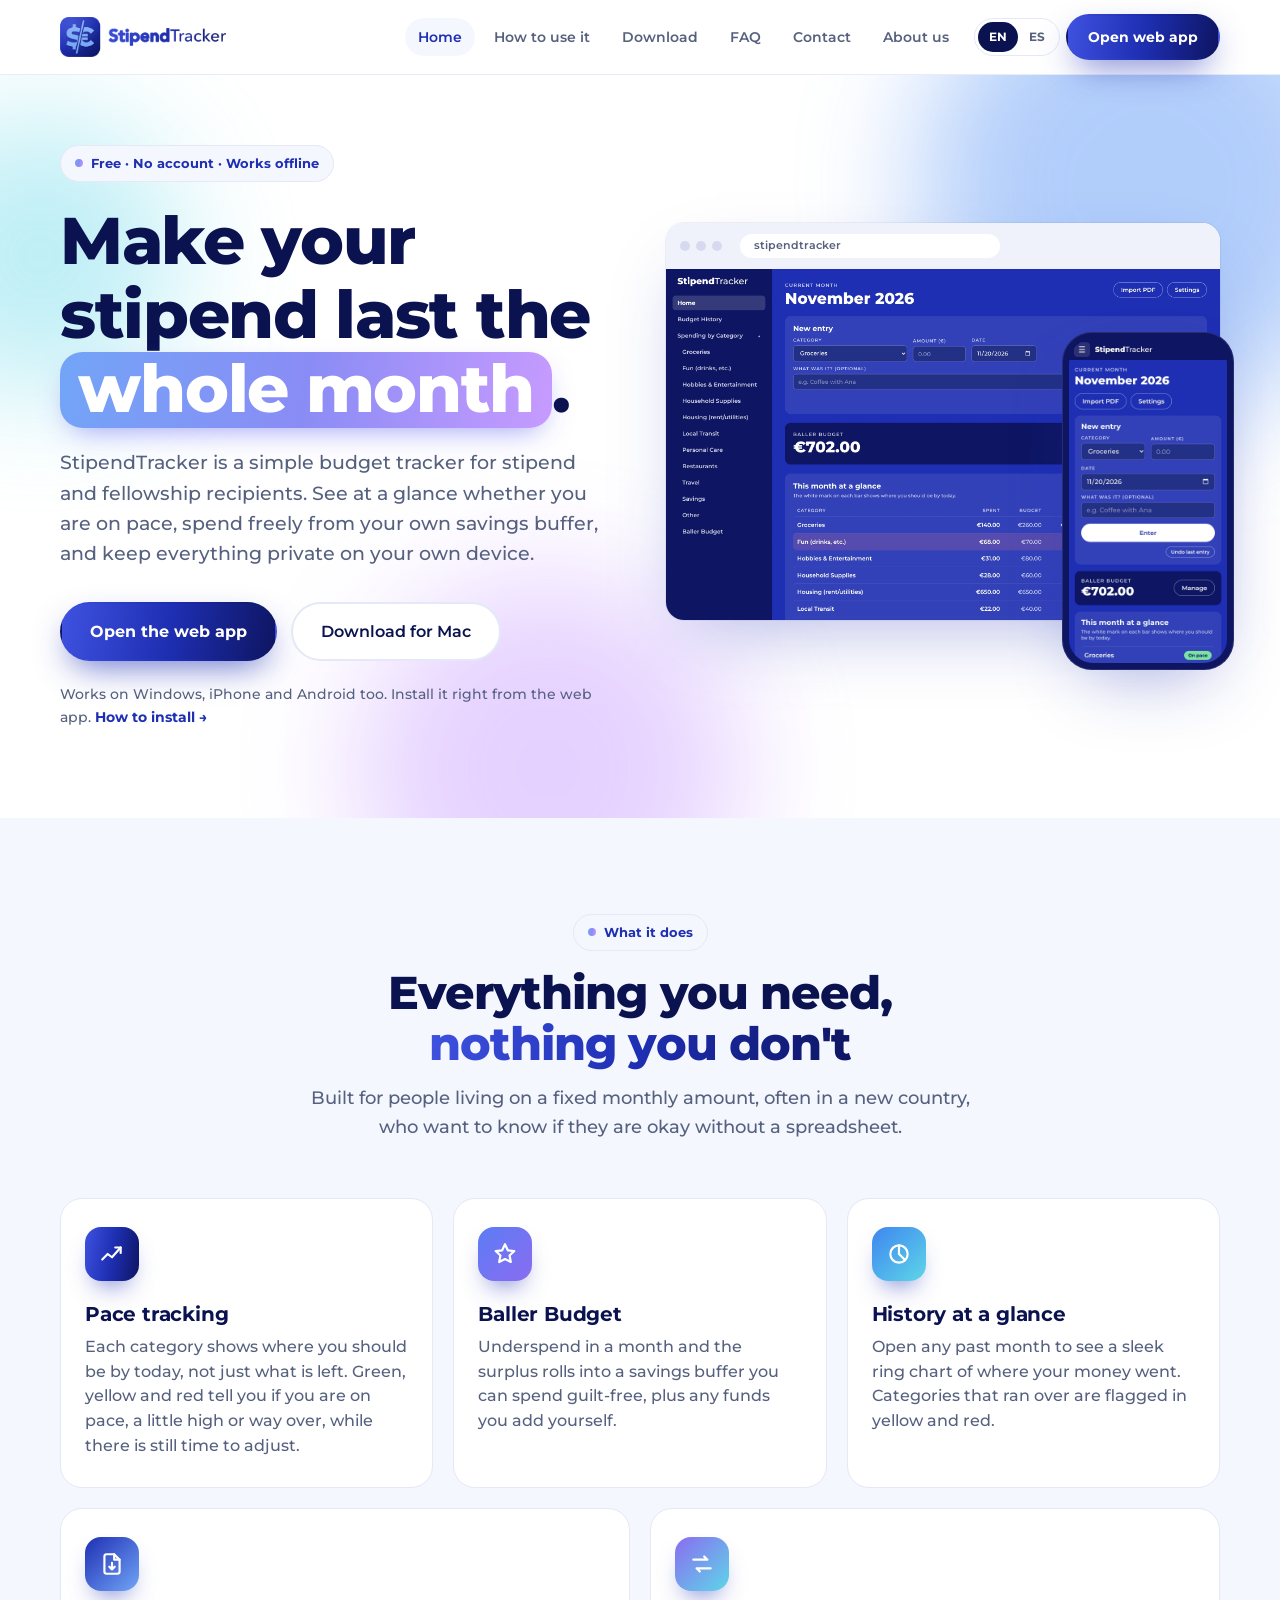
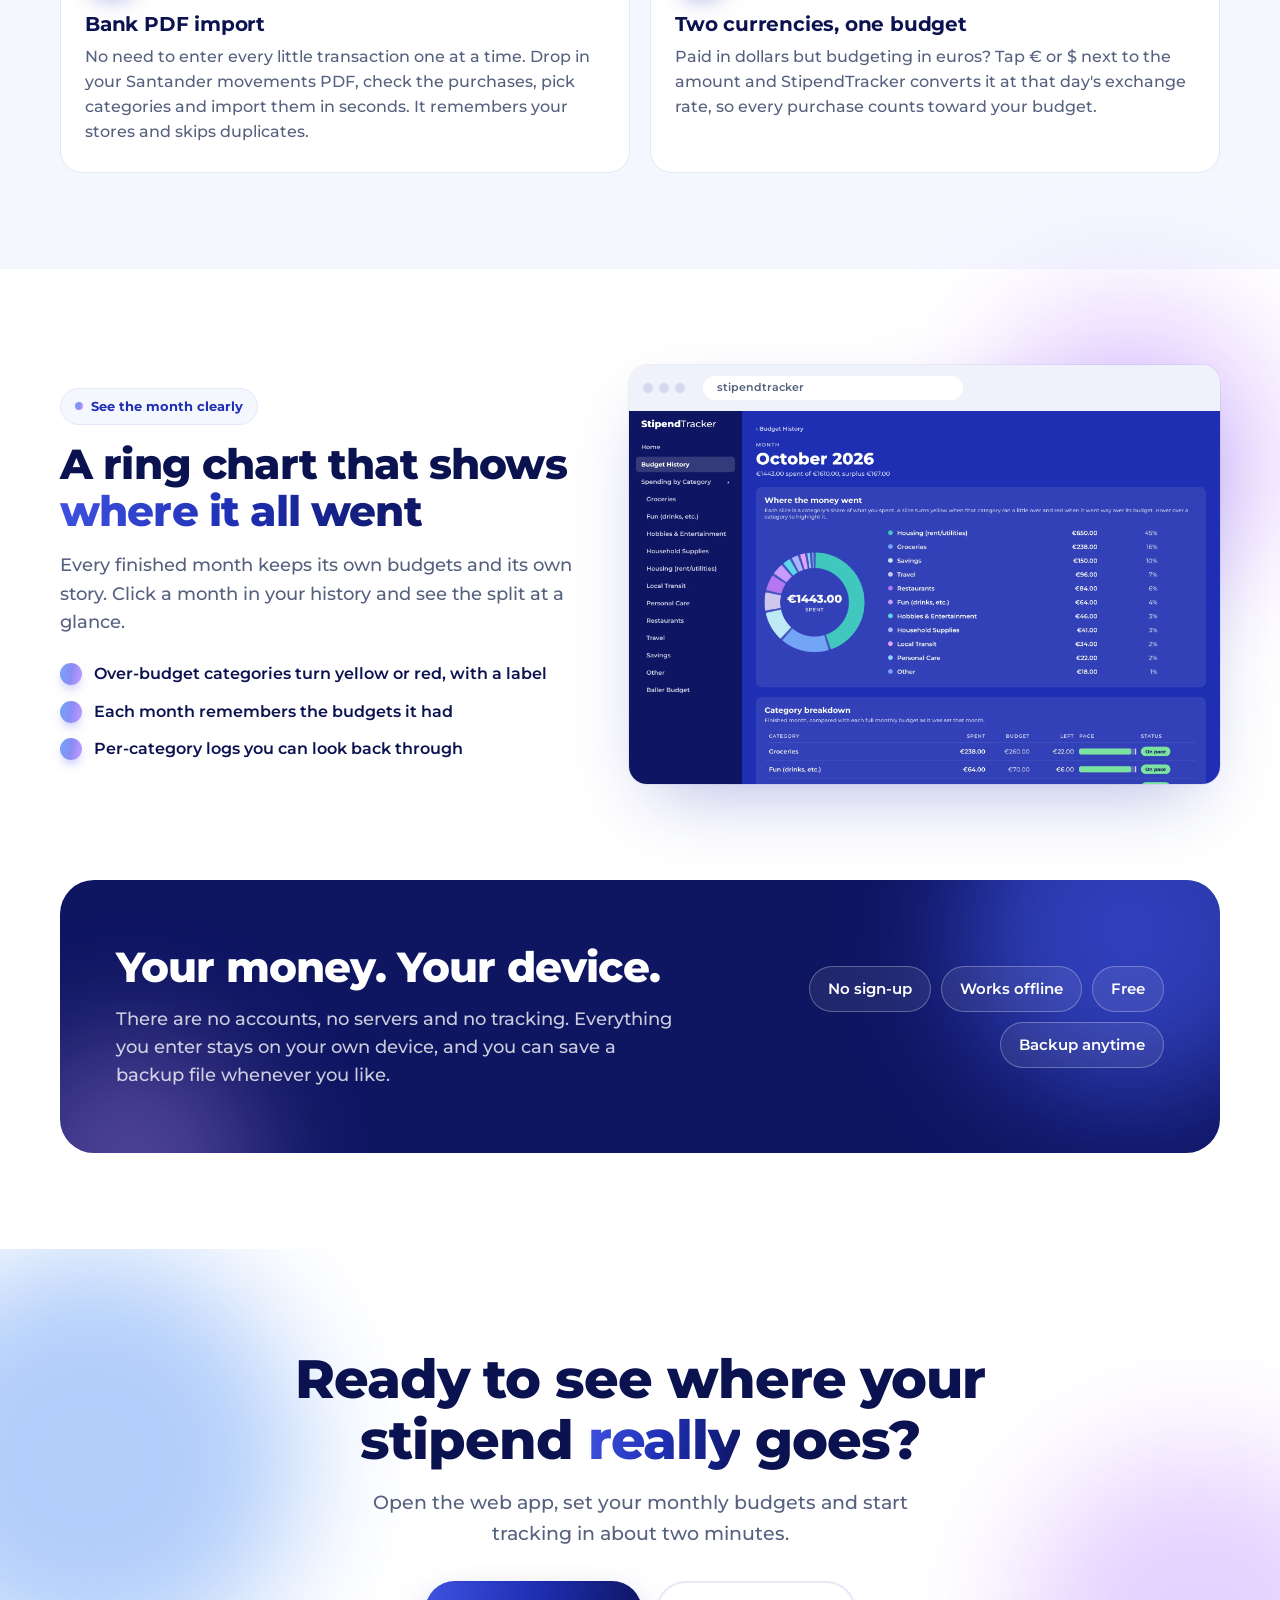
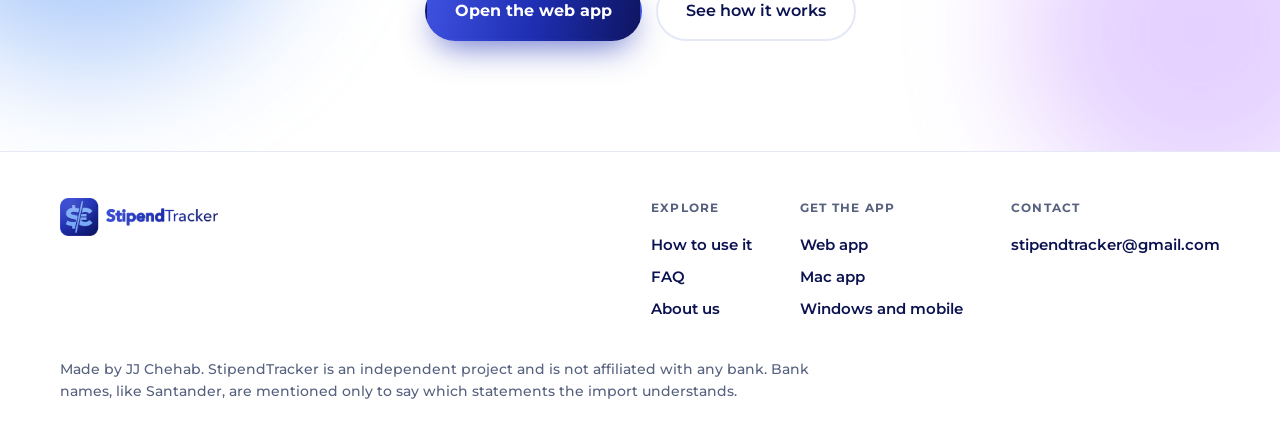
==== index.html @ 88adca87 "Add files via upload" ====
<!doctype html>
<html lang="en">
<head>
  <meta charset="utf-8">
  <meta name="viewport" content="width=device-width, initial-scale=1">
  <title>StipendTracker: make your stipend last the whole month</title>
  <meta name="description" content="A simple, private budget tracker for stipend and fellowship recipients. Free, no account, works offline.">
  <meta name="theme-color" content="#ffffff">
  <meta property="og:title" content="StipendTracker">
  <meta property="og:description" content="Make your stipend last the whole month. Free, private, works offline.">
  <meta property="og:image" content="assets/logo-full.png">
  <link rel="icon" href="assets/favicon.png">
  <link rel="apple-touch-icon" href="assets/icon-192.png">
  <link rel="stylesheet" href="css/site.css">
</head>
<body data-page="home">

<header class="header">
  <div class="wrap">
    <a class="brand" href="index.html" aria-label="StipendTracker home"><img src="assets/logo-full.png" alt="StipendTracker" width="900" height="217"></a>
    <button class="menu-toggle" aria-label="Menu" aria-expanded="false">☰</button>
    <nav class="nav">
      <a class="link" href="index.html" aria-current="page" data-i="nav.home">Home</a>
      <a class="link" href="how-to.html" data-i="nav.how">How to use it</a>
      <a class="link" href="download.html" data-i="nav.download">Download</a>
      <a class="link" href="faq.html" data-i="nav.faq">FAQ</a>
      <a class="link" href="contact.html" data-i="nav.contact">Contact</a>
      <a class="link" href="about.html" data-i="nav.about">About us</a>
      <div class="lang" role="group" aria-label="Language"><button data-lang="en" class="on">EN</button><button data-lang="es">ES</button></div>
      <a class="btn primary small" data-app-link href="#" data-i="nav.open">Open web app</a>
    </nav>
  </div>
</header>

<main>
  <section class="hero">
    <div class="blob b1"></div><div class="blob b2"></div><div class="blob b3"></div>
    <div class="wrap grid">
      <div>
        <span class="eyebrow"><i></i><span data-i="hero.pill">Free · No account · Works offline</span></span>
        <h1 data-i="hero.h1">Make your stipend last the <span class="gb">whole month</span>.</h1>
        <p class="lead" data-i="hero.lead">StipendTracker is a simple budget tracker for stipend and fellowship recipients. See at a glance whether you are on pace, spend freely from your own savings buffer, and keep everything private on your own device.</p>
        <div class="cta-row">
          <a class="btn primary" data-app-link href="#" data-i="hero.open">Open the web app</a>
          <a class="btn ghost" data-mac-link href="download.html#mac" data-i="hero.mac">Download for Mac</a>
        </div>
        <p class="fine"><span data-i="hero.fine">Works on Windows, iPhone and Android too. Install it right from the web app.</span> <a href="download.html#install" data-i="hero.install">How to install →</a></p>
      </div>
      <div class="visual">
        <div class="browser">
          <div class="bar"><i></i><i></i><i></i><span>stipendtracker</span></div>
          <img src="assets/shot-home-desktop.webp" alt="StipendTracker home screen showing this month's budget by category" width="2040" height="1290">
        </div>
        <div class="phone"><img src="assets/shot-home-phone.webp" alt="StipendTracker on a phone" width="780" height="1600"></div>
      </div>
    </div>
  </section>

  <section class="section soft">
    <div class="wrap">
      <div class="section-head reveal">
        <span class="eyebrow"><i></i><span data-i="feat.pill">What it does</span></span>
        <h2 data-i="feat.h2">Everything you need, <span class="gt">nothing you don't</span></h2>
        <p data-i="feat.sub">Built for people living on a fixed monthly amount, often in a new country, who want to know if they are okay without a spreadsheet.</p>
      </div>
      <div class="cards five">
        <article class="card reveal">
          <div class="icon"><svg viewBox="0 0 24 24"><path d="M3 17l5-5 4 3 8-9"/><path d="M15 6h5v5"/></svg></div>
          <h3 data-i="f1.h">Pace tracking</h3>
          <p data-i="f1.p">Each category shows where you should be by today, not just what is left. Green, yellow and red tell you if you are on pace, a little high or way over, while there is still time to adjust.</p>
        </article>
        <article class="card reveal d1">
          <div class="icon"><svg viewBox="0 0 24 24"><path d="M12 3l2.6 5.6 6 .7-4.4 4.1 1.2 6L12 16.6 6.6 19.4l1.2-6L3.4 9.3l6-.7z"/></svg></div>
          <h3 data-i="f2.h">Baller Budget</h3>
          <p data-i="f2.p">Underspend in a month and the surplus rolls into a savings buffer you can spend guilt-free, plus any funds you add yourself.</p>
        </article>
        <article class="card reveal d2">
          <div class="icon"><svg viewBox="0 0 24 24"><circle cx="12" cy="12" r="8"/><path d="M12 4v8l5.6 5.6"/></svg></div>
          <h3 data-i="f3.h">History at a glance</h3>
          <p data-i="f3.p">Open any past month to see a sleek ring chart of where your money went. Categories that ran over are flagged in yellow and red.</p>
        </article>
        <article class="card reveal d3">
          <div class="icon"><svg viewBox="0 0 24 24"><path d="M14 3H7a2 2 0 00-2 2v14a2 2 0 002 2h10a2 2 0 002-2V8z"/><path d="M14 3v5h5"/><path d="M12 11v6M9.5 14.5L12 17l2.5-2.5"/></svg></div>
          <h3 data-i="f4.h">Bank PDF import</h3>
          <p data-i="f4.p">No need to enter every little transaction one at a time. Drop in your Santander movements PDF, check the purchases, pick categories and import them in seconds. It remembers your stores and skips duplicates.</p>
        </article>
        <article class="card reveal d4">
          <div class="icon"><svg viewBox="0 0 24 24"><path d="M4 8h13l-3-3"/><path d="M20 16H7l3 3"/></svg></div>
          <h3 data-i="f5.h">Two currencies, one budget</h3>
          <p data-i="f5.p">Paid in dollars but budgeting in euros? Tap € or $ next to the amount and StipendTracker converts it at that day's exchange rate, so every purchase counts toward your budget.</p>
        </article>
      </div>
    </div>
  </section>

  <section class="section">
    <div class="wrap showcase">
      <div class="reveal">
        <span class="eyebrow"><i></i><span data-i="show.pill">See the month clearly</span></span>
        <h2 data-i="show.h2">A ring chart that shows <span class="gt">where it all went</span></h2>
        <p data-i="show.p">Every finished month keeps its own budgets and its own story. Click a month in your history and see the split at a glance.</p>
        <ul class="ticks">
          <li data-i="show.t1">Over-budget categories turn yellow or red, with a label</li>
          <li data-i="show.t2">Each month remembers the budgets it had</li>
          <li data-i="show.t3">Per-category logs you can look back through</li>
        </ul>
      </div>
      <div class="show-visual reveal d1">
        <div class="blob"></div>
        <div class="browser">
          <div class="bar"><i></i><i></i><i></i><span>stipendtracker</span></div>
          <img src="assets/shot-ring-desktop.webp" alt="Ring chart of one month's spending by category" width="2040" height="1290" loading="lazy">
        </div>
      </div>
    </div>
  </section>

  <section class="section" style="padding-top:0">
    <div class="wrap">
      <div class="band reveal">
        <div>
          <h2 data-i="priv.h2">Your money. Your device.</h2>
          <p data-i="priv.p">There are no accounts, no servers and no tracking. Everything you enter stays on your own device, and you can save a backup file whenever you like.</p>
        </div>
        <div class="pills"><span data-i="priv.1">No sign-up</span><span data-i="priv.2">Works offline</span><span data-i="priv.3">Free</span><span data-i="priv.4">Backup anytime</span></div>
        <div class="blob b1"></div><div class="blob b2"></div>
      </div>
    </div>
  </section>

  <section class="cta">
    <div class="blob b1"></div><div class="blob b2"></div>
    <div class="wrap reveal">
      <h2 data-i="cta.h2">Ready to see where your stipend <span class="gt">really</span> goes?</h2>
      <p data-i="cta.p">Open the web app, set your monthly budgets and start tracking in about two minutes.</p>
      <div class="cta-row">
        <a class="btn primary" data-app-link href="#" data-i="hero.open">Open the web app</a>
        <a class="btn ghost" href="how-to.html" data-i="cta.how">See how it works</a>
      </div>
    </div>
  </section>
</main>

<footer class="footer">
  <div class="wrap">
    <div class="top">
      <div><img src="assets/logo-full.png" alt="StipendTracker" width="900" height="217"></div>
      <div class="cols">
        <div><h4 data-i="foot.explore">Explore</h4>
          <a href="how-to.html" data-i="nav.how">How to use it</a><a href="faq.html" data-i="nav.faq">FAQ</a><a href="about.html" data-i="nav.about">About us</a></div>
        <div><h4 data-i="foot.get">Get the app</h4>
          <a data-app-link href="#" data-i="foot.web">Web app</a><a href="download.html#mac" data-i="foot.mac">Mac app</a><a href="download.html#install" data-i="foot.win">Windows and mobile</a></div>
        <div><h4 data-i="nav.contact">Contact</h4>
          <a href="mailto:stipendtracker@gmail.com">stipendtracker@gmail.com</a></div>
      </div>
    </div>
    <p class="fine" data-i="foot.fine">Made by JJ Chehab. StipendTracker is an independent project and is not affiliated with any bank. Bank names, like Santander, are mentioned only to say which statements the import understands.</p>
  </div>
</footer>

<script src="js/site.js"></script>
</body>
</html>
---- css/site.css ----
@font-face {
  font-family: "Montserrat";
  src: url("../assets/fonts/Montserrat.ttf") format("truetype");
  font-weight: 100 900;
  font-style: normal;
  font-display: swap;
}

:root {
  --blue: #1E2FB3;
  --blue2: #3F52E0;
  --navy: #0E1561;
  --sky: #72A5F7;
  --lilac: #C79BFF;
  --aqua: #5ED6E8;
  --ink: #0B1250;
  --muted: #56617F;
  --line: #E4E8F7;
  --soft: #F5F7FF;
  --grad: linear-gradient(100deg, #3F52E0 0%, #1E2FB3 50%, #0E1561 100%);
  --grad-bubble: linear-gradient(100deg, #72A5F7 0%, #8A8CF5 50%, #C79BFF 100%);
  --shadow: 0 30px 70px -25px rgba(30, 47, 179, 0.35);
  --radius: 22px;
}

* { box-sizing: border-box; }
html { scroll-behavior: smooth; }
body {
  margin: 0; background: #fff; color: var(--ink);
  font-family: "Montserrat", "Segoe UI", system-ui, sans-serif;
  font-size: 17px; line-height: 1.6; font-weight: 500;
  -webkit-font-smoothing: antialiased; overflow-x: hidden;
}
img { max-width: 100%; display: block; }
a { color: inherit; text-decoration: none; }
h1, h2, h3 { line-height: 1.12; margin: 0; letter-spacing: -0.02em; }
p { margin: 0; }

.wrap { width: min(1160px, 100% - 48px); margin: 0 auto; }

/* ---------- header ---------- */
.header {
  position: sticky; top: 0; z-index: 50;
  background: rgba(255, 255, 255, 0.82); backdrop-filter: blur(14px); -webkit-backdrop-filter: blur(14px);
  border-bottom: 1px solid rgba(228, 232, 247, 0.8);
}
.header .wrap { display: flex; align-items: center; gap: 28px; height: 74px; }
.brand img { height: 40px; width: auto; }
.nav { display: flex; gap: 6px; margin-left: auto; align-items: center; }
.nav a.link {
  padding: 8px 13px; border-radius: 999px; font-size: 14px; font-weight: 600; color: var(--muted);
  transition: background .15s, color .15s;
}
.nav a.link:hover { background: var(--soft); color: var(--ink); }
.nav a.link[aria-current="page"] { color: var(--blue); background: var(--soft); }
.lang {
  display: inline-flex; border: 1px solid var(--line); border-radius: 999px; padding: 3px; margin-left: 6px;
}
.lang button {
  border: 0; background: transparent; font: inherit; font-size: 12px; font-weight: 700; color: var(--muted);
  padding: 5px 11px; border-radius: 999px; cursor: pointer;
}
.lang button.on { background: var(--ink); color: #fff; }
.menu-toggle { display: none; border: 0; background: var(--soft); width: 44px; height: 44px; border-radius: 12px; font-size: 20px; margin-left: auto; cursor: pointer; color: var(--ink); }

/* ---------- buttons ---------- */
.btn {
  display: inline-flex; align-items: center; justify-content: center; gap: 8px;
  padding: 15px 28px; border-radius: 999px; font-weight: 700; font-size: 16px;
  border: 2px solid transparent; cursor: pointer; transition: transform .15s, box-shadow .15s, background .15s;
  font-family: inherit;
}
.btn:hover { transform: translateY(-2px); }
.btn.primary { background: var(--grad); color: #fff; box-shadow: 0 14px 34px -10px rgba(30, 47, 179, 0.7); }
.btn.primary:hover { box-shadow: 0 20px 40px -10px rgba(30, 47, 179, 0.75); }
.btn.ghost { background: #fff; border-color: var(--line); color: var(--ink); font-weight: 600; }
.btn.ghost:hover { border-color: #C9D1F3; background: var(--soft); }
.btn.small { padding: 10px 20px; font-size: 14px; }
.btn.light { background: #fff; color: var(--navy); }
.btn.outline-light { border-color: rgba(255,255,255,0.55); color: #fff; }

/* ---------- gradient text and bubbles ---------- */
.gt { background: var(--grad); -webkit-background-clip: text; background-clip: text; color: transparent; -webkit-text-fill-color: transparent; }
.gb {
  background: var(--grad-bubble); color: #fff; padding: 0 0.28em 0.04em; border-radius: 0.34em;
  display: inline-block; -webkit-box-decoration-break: clone; box-decoration-break: clone;
  box-shadow: 0 12px 30px -12px rgba(138, 140, 245, 0.9);
}
.blob { position: absolute; border-radius: 50%; filter: blur(60px); opacity: 0.55; pointer-events: none; z-index: 0; }
.eyebrow {
  display: inline-flex; align-items: center; gap: 8px; padding: 7px 14px; border-radius: 999px;
  background: var(--soft); border: 1px solid var(--line); font-size: 13px; font-weight: 700; color: var(--blue);
}
.eyebrow i { width: 8px; height: 8px; border-radius: 50%; background: var(--grad-bubble); display: inline-block; }

/* ---------- hero ---------- */
.hero { position: relative; padding: 70px 0 90px; overflow: hidden; }
.hero .grid { display: grid; grid-template-columns: 1.02fr 1fr; gap: 40px; align-items: center; position: relative; z-index: 1; }
.hero h1 { font-size: clamp(38px, 5.2vw, 66px); font-weight: 800; margin: 22px 0 20px; }
.hero p.lead { font-size: 19px; color: var(--muted); max-width: 540px; }
.cta-row { display: flex; gap: 14px; flex-wrap: wrap; margin-top: 32px; align-items: center; }
.hero .fine { margin-top: 22px; font-size: 14px; color: var(--muted); }
.hero .fine a { color: var(--blue); font-weight: 700; }
.hero .fine a:hover { text-decoration: underline; }

.visual { position: relative; padding: 20px 0 50px; }
.browser {
  background: #fff; border-radius: 18px; box-shadow: var(--shadow), 0 0 0 1px rgba(14,21,97,0.06);
  overflow: hidden; position: relative; z-index: 1;
}
.browser .bar { display: flex; gap: 6px; padding: 11px 14px; background: #F0F2FB; align-items: center; }
.browser .bar i { width: 10px; height: 10px; border-radius: 50%; background: #D5DAF0; }
.browser .bar span { margin-left: 12px; flex: 1; background: #fff; border-radius: 999px; padding: 3px 14px; font-size: 11px; color: var(--muted); font-weight: 600; max-width: 260px; }
.browser img { width: 100%; height: auto; aspect-ratio: 2040 / 1290; object-fit: cover; object-position: top; }
.phone {
  position: absolute; right: -14px; bottom: 0; width: 31%; z-index: 2;
  background: var(--navy); border-radius: 30px; padding: 7px; box-shadow: var(--shadow), 0 0 0 1px rgba(255,255,255,0.1) inset;
  animation: float 6s ease-in-out infinite;
}
.phone img { border-radius: 24px; width: 100%; height: auto; }
@keyframes float { 0%, 100% { transform: translateY(0); } 50% { transform: translateY(-10px); } }
.hero .blob.b1 { width: 460px; height: 460px; background: var(--sky); top: -120px; right: -100px; }
.hero .blob.b2 { width: 380px; height: 380px; background: var(--lilac); bottom: -140px; left: 28%; opacity: 0.45; }
.hero .blob.b3 { width: 280px; height: 280px; background: var(--aqua); top: 40px; left: -100px; opacity: 0.4; }

/* ---------- sections ---------- */
section { position: relative; }
.section { padding: 96px 0; }
.section.soft { background: var(--soft); }
.section-head { text-align: center; max-width: 700px; margin: 0 auto 56px; }
.section-head h2 { font-size: clamp(30px, 3.8vw, 46px); font-weight: 800; margin: 16px 0 14px; }
.section-head p { color: var(--muted); font-size: 18px; }

.cards { display: grid; grid-template-columns: repeat(4, 1fr); gap: 20px; }
.card {
  background: #fff; border: 1px solid var(--line); border-radius: var(--radius); padding: 28px 24px;
  transition: transform .2s, box-shadow .2s; position: relative; overflow: hidden;
}
.card:hover { transform: translateY(-6px); box-shadow: 0 26px 50px -26px rgba(30, 47, 179, 0.35); }
.icon {
  width: 54px; height: 54px; border-radius: 16px; background: var(--grad); display: grid; place-items: center;
  margin-bottom: 22px; box-shadow: 0 14px 26px -12px rgba(30, 47, 179, 0.7);
}
.icon svg { width: 26px; height: 26px; stroke: #fff; fill: none; stroke-width: 2; stroke-linecap: round; stroke-linejoin: round; }
.card:nth-child(2) .icon { background: linear-gradient(135deg, #5C7CF5, #8A6CF0); }
.card:nth-child(3) .icon { background: linear-gradient(135deg, #3E86F0, #5ED6E8); }
.card:nth-child(4) .icon { background: linear-gradient(135deg, #1E2FB3, #72A5F7); }
.card:nth-child(5) .icon { background: linear-gradient(135deg, #8A6CF0, #5ED6E8); }
.card h3 { font-size: 20px; font-weight: 700; margin-bottom: 10px; letter-spacing: -0.01em; }
.card p { color: var(--muted); font-size: 15.5px; line-height: 1.6; }

/* showcase */
.showcase { display: grid; grid-template-columns: 1fr 1.15fr; gap: 56px; align-items: center; }
.showcase h2 { font-size: clamp(28px, 3.4vw, 42px); font-weight: 800; margin: 16px 0 16px; }
.showcase p { color: var(--muted); font-size: 18px; }
.ticks { list-style: none; padding: 0; margin: 24px 0 0; display: grid; gap: 12px; }
.ticks li { display: flex; gap: 12px; align-items: flex-start; font-weight: 600; font-size: 16px; }
.ticks li::before {
  content: ""; flex: none; width: 22px; height: 22px; border-radius: 50%; margin-top: 2px;
  background: var(--grad-bubble) center / 100% no-repeat;
  -webkit-mask: none;
  box-shadow: 0 6px 12px -4px rgba(138, 140, 245, 0.8);
}
.show-visual { position: relative; }
.show-visual .browser img { aspect-ratio: 2040 / 1290; }
.show-visual .blob { width: 300px; height: 300px; background: var(--lilac); right: -60px; top: -60px; opacity: 0.5; }

/* privacy band */
.band {
  background: var(--navy); color: #fff; border-radius: 34px; padding: 64px 56px; position: relative; overflow: hidden;
  display: grid; grid-template-columns: 1.3fr 1fr; gap: 40px; align-items: center;
}
.band h2 { font-size: clamp(28px, 3.4vw, 42px); font-weight: 800; }
.band p { color: rgba(255,255,255,0.78); margin-top: 14px; font-size: 17.5px; }
.band .pills { display: flex; flex-wrap: wrap; gap: 10px; position: relative; z-index: 1; justify-content: flex-end; }
.band .pills span {
  border: 1px solid rgba(255,255,255,0.28); background: rgba(255,255,255,0.08); border-radius: 999px;
  padding: 10px 18px; font-weight: 600; font-size: 15px;
}
.band .blob.b1 { width: 340px; height: 340px; background: #3F52E0; right: -80px; top: -120px; opacity: 0.7; }
.band .blob.b2 { width: 260px; height: 260px; background: var(--lilac); left: -60px; bottom: -140px; opacity: 0.35; }
.band > div:not(.blob) { position: relative; z-index: 1; }

/* final cta */
.cta { text-align: center; padding: 100px 0 110px; position: relative; overflow: hidden; }
.cta h2 { font-size: clamp(32px, 4.4vw, 54px); font-weight: 800; max-width: 800px; margin: 0 auto 18px; }
.cta p { color: var(--muted); font-size: 19px; max-width: 560px; margin: 0 auto; }
.cta .cta-row { justify-content: center; }
.cta .blob.b1 { width: 420px; height: 420px; background: var(--sky); left: -120px; top: 0; }
.cta .blob.b2 { width: 360px; height: 360px; background: var(--lilac); right: -100px; bottom: -60px; opacity: 0.45; }
.cta .wrap { position: relative; z-index: 1; }

/* footer */
.footer { border-top: 1px solid var(--line); padding: 46px 0 38px; background: #fff; }
.footer .top { display: flex; gap: 30px; flex-wrap: wrap; align-items: flex-start; justify-content: space-between; }
.footer img { height: 38px; width: auto; }
.footer .cols { display: flex; gap: 48px; flex-wrap: wrap; }
.footer h4 { margin: 0 0 12px; font-size: 12px; letter-spacing: 1.2px; text-transform: uppercase; color: var(--muted); }
.footer .cols a { display: block; padding: 4px 0; font-weight: 600; font-size: 15px; color: var(--ink); }
.footer .cols a:hover { color: var(--blue); }
.footer .fine { margin-top: 34px; color: var(--muted); font-size: 13.5px; max-width: 760px; }

/* reveal on scroll */
.reveal { opacity: 0; transform: translateY(22px); transition: opacity .7s ease, transform .7s ease; }
.reveal.in { opacity: 1; transform: none; }
.reveal.d1 { transition-delay: .08s; } .reveal.d2 { transition-delay: .16s; } .reveal.d3 { transition-delay: .24s; }
@media (prefers-reduced-motion: reduce) {
  .reveal { opacity: 1; transform: none; transition: none; }
  .phone { animation: none; }
  html { scroll-behavior: auto; }
}

/* ---------- small screens ---------- */
@media (max-width: 1000px) {
  .cards { grid-template-columns: repeat(2, 1fr); }
  .hero .grid, .showcase, .band { grid-template-columns: 1fr; }
  .band .pills { justify-content: flex-start; }
  .hero { padding-top: 44px; }
  .visual { max-width: 640px; margin: 10px auto 0; width: 100%; }
}
@media (max-width: 860px) {
  .menu-toggle { display: block; }
  .nav {
    display: none; position: absolute; left: 0; right: 0; top: 74px; background: #fff; flex-direction: column;
    align-items: stretch; padding: 14px 24px 22px; border-bottom: 1px solid var(--line); gap: 2px; margin: 0;
    box-shadow: 0 24px 40px -24px rgba(14, 21, 97, 0.3);
  }
  .nav.open { display: flex; }
  .nav a.link { padding: 13px 14px; font-size: 16px; }
  .nav .lang { align-self: flex-start; margin: 10px 0 6px; }
  .nav .btn { margin-top: 6px; }
}
@media (max-width: 620px) {
  body { font-size: 16px; }
  .wrap { width: calc(100% - 36px); }
  .cards { grid-template-columns: 1fr; }
  .section { padding: 68px 0; }
  .hero p.lead { font-size: 17px; }
  .btn { width: 100%; }
  .cta-row { flex-direction: column; align-items: stretch; }
  .phone { right: -6px; width: 34%; border-radius: 22px; padding: 5px; }
  .phone img { border-radius: 17px; }
  .band { padding: 40px 26px; border-radius: 26px; }
  .brand img { height: 34px; }
  .footer .cols { gap: 34px; }
}

/* ---------- inner pages ---------- */
.page-hero { position: relative; padding: 76px 0 36px; text-align: center; overflow: hidden; }
.page-hero .wrap { position: relative; z-index: 1; }
.page-hero h1 { font-size: clamp(34px, 4.6vw, 58px); font-weight: 800; margin: 20px auto 16px; max-width: 880px; }
.page-hero p.lead { font-size: 19px; color: var(--muted); max-width: 640px; margin: 0 auto; }
.page-hero .blob.b1 { width: 380px; height: 380px; background: var(--sky); top: -140px; right: -60px; }
.page-hero .blob.b2 { width: 320px; height: 320px; background: var(--lilac); top: -90px; left: -100px; opacity: 0.4; }
.page-hero .cta-row { justify-content: center; }

.jump { display: flex; flex-wrap: wrap; justify-content: center; gap: 10px; margin-top: 30px; }
.jump a { padding: 9px 16px; border-radius: 999px; border: 1px solid var(--line); background: #fff; font-weight: 600; font-size: 14px; color: var(--muted); transition: all .15s; }
.jump a:hover { border-color: var(--blue2); color: var(--blue); transform: translateY(-2px); }

.steps { display: grid; gap: 28px; }
.step { display: grid; grid-template-columns: 1fr 1.25fr; gap: 56px; align-items: center; padding: 56px 0; border-top: 1px solid var(--line); scroll-margin-top: 90px; }
.step:first-child { border-top: 0; }
.step.flip .copy { order: 2; }
.badge { width: 46px; height: 46px; border-radius: 50%; background: var(--grad); color: #fff; font-weight: 800; font-size: 20px; display: grid; place-items: center; margin-bottom: 18px; box-shadow: 0 14px 26px -12px rgba(30, 47, 179, 0.7); }
.step h2 { font-size: clamp(26px, 3vw, 36px); font-weight: 800; margin-bottom: 14px; }
.step .copy > p { color: var(--muted); font-size: 17px; }
.step .ticks { margin-top: 20px; }
.media { position: relative; }
.media .blob { width: 260px; height: 260px; background: var(--lilac); right: -50px; top: -50px; opacity: 0.45; }
.media .browser img, .media .browser video { width: 100%; height: auto; display: block; }
.media .browser video { aspect-ratio: 1100 / 688; background: #1E2FB3; object-fit: cover; }
.media.square { max-width: 440px; margin: 0 auto; }
.media.square img.plain { border-radius: 20px; box-shadow: var(--shadow), 0 0 0 1px rgba(14,21,97,0.06); position: relative; z-index: 1; }
.media img.plain { width: 100%; height: auto; border-radius: 18px; box-shadow: var(--shadow), 0 0 0 1px rgba(14,21,97,0.06); position: relative; z-index: 1; }

.note {
  display: flex; gap: 14px; align-items: flex-start; background: var(--soft); border: 1px solid var(--line);
  border-radius: 18px; padding: 18px 20px; color: var(--muted); font-size: 15.5px;
}
.note b { color: var(--ink); }
.note::before { content: "i"; flex: none; width: 26px; height: 26px; border-radius: 50%; background: var(--grad); color: #fff; font-weight: 800; font-size: 14px; display: grid; place-items: center; font-style: italic; }

/* download */
.hero-card {
  background: var(--navy); color: #fff; border-radius: 30px; padding: 48px; position: relative; overflow: hidden;
  display: grid; grid-template-columns: 1.4fr 1fr; gap: 30px; align-items: center;
}
.hero-card h2 { font-size: clamp(26px, 3vw, 38px); font-weight: 800; }
.hero-card p { color: rgba(255,255,255,0.8); margin-top: 12px; }
.hero-card .cta-row { margin-top: 0; justify-content: flex-end; }
.hero-card .blob.b1 { width: 300px; height: 300px; background: #3F52E0; right: -60px; top: -100px; opacity: 0.7; }
.hero-card .blob.b2 { width: 240px; height: 240px; background: var(--lilac); left: -60px; bottom: -120px; opacity: 0.35; }
.hero-card > div:not(.blob) { position: relative; z-index: 1; }
.tri { display: grid; grid-template-columns: repeat(3, 1fr); gap: 20px; }
.tri .card:hover { transform: none; box-shadow: none; }
.tri h3 { font-size: 20px; margin-bottom: 4px; }
.tri .sub { color: var(--muted); font-size: 14px; font-weight: 600; margin-bottom: 18px; }
.ol { list-style: none; padding: 0; margin: 0; display: grid; gap: 14px; counter-reset: n; }
.ol li { counter-increment: n; display: flex; gap: 12px; font-size: 15.5px; color: var(--ink); }
.ol li::before {
  content: counter(n); flex: none; width: 26px; height: 26px; border-radius: 50%; background: var(--soft); border: 1px solid var(--line);
  color: var(--blue); font-weight: 800; font-size: 13px; display: grid; place-items: center; margin-top: 1px;
}
.mac-grid { display: grid; grid-template-columns: 1fr 1fr; gap: 28px; align-items: start; }
.mac-grid .card:hover { transform: none; box-shadow: none; }
.mac-grid h3 { margin-bottom: 14px; }
.kbd { background: var(--soft); border: 1px solid var(--line); border-radius: 6px; padding: 1px 7px; font-size: 14px; font-weight: 700; white-space: nowrap; }

/* faq */
.faq-wrap { max-width: 840px; margin: 0 auto; }
.faq-group { margin-bottom: 44px; }
.faq-group > h2 { font-size: 24px; font-weight: 800; margin-bottom: 16px; }
details { border: 1px solid var(--line); border-radius: 18px; background: #fff; margin-bottom: 12px; transition: box-shadow .2s, border-color .2s; }
details[open] { border-color: #C9D1F3; box-shadow: 0 18px 36px -24px rgba(30, 47, 179, 0.35); }
summary { list-style: none; cursor: pointer; padding: 20px 24px; font-weight: 700; font-size: 17px; display: flex; justify-content: space-between; gap: 18px; align-items: center; }
summary::-webkit-details-marker { display: none; }
summary::after { content: "+"; flex: none; width: 30px; height: 30px; border-radius: 50%; background: var(--soft); color: var(--blue); display: grid; place-items: center; font-size: 20px; font-weight: 600; transition: transform .2s, background .2s, color .2s; }
details[open] summary::after { transform: rotate(45deg); background: var(--grad); color: #fff; }
details .answer { padding: 0 24px 22px; color: var(--muted); font-size: 16px; }
details .answer p + p { margin-top: 10px; }
details .answer a { color: var(--blue); font-weight: 700; }

/* contact */
.contact-card { max-width: 780px; margin: 0 auto; text-align: center; background: var(--soft); border: 1px solid var(--line); border-radius: 30px; padding: 54px 30px; position: relative; overflow: hidden; }
.contact-card .big-mail { font-size: clamp(22px, 3.6vw, 38px); font-weight: 800; margin: 6px 0 26px; word-break: break-word; }
.contact-card .cta-row { justify-content: center; margin-top: 0; }
.contact-card .blob { width: 260px; height: 260px; background: var(--sky); right: -80px; top: -90px; opacity: 0.35; }
.contact-card > *:not(.blob) { position: relative; z-index: 1; }
.copy-btn.done::after { content: " ✓"; }
.cards.three { grid-template-columns: repeat(3, 1fr); margin-top: 28px; }

/* about */
.about { display: grid; grid-template-columns: 0.8fr 1.2fr; gap: 64px; align-items: start; }
.portrait { position: sticky; top: 110px; }
.portrait .frame {
  position: relative; border-radius: 36px; overflow: hidden; aspect-ratio: 1 / 1.05;
  background: radial-gradient(circle at 25% 20%, #C79BFF 0%, rgba(199,155,255,0) 55%), radial-gradient(circle at 80% 85%, #5ED6E8 0%, rgba(94,214,232,0) 50%), linear-gradient(150deg, #72A5F7, #3F52E0 70%, #1E2FB3);
  box-shadow: var(--shadow);
}
.portrait .frame img { position: absolute; left: 0; bottom: 0; width: 100%; height: auto; }
.portrait .tag { margin-top: 18px; text-align: center; }
.portrait .tag b { display: block; font-size: 20px; }
.portrait .tag span { color: var(--muted); font-size: 15px; }
.story h2 { font-size: clamp(30px, 3.6vw, 44px); font-weight: 800; margin: 16px 0 22px; }
.story p { color: var(--muted); font-size: 18px; margin-bottom: 18px; }
.story p.big { color: var(--ink); font-size: 21px; font-weight: 600; line-height: 1.5; }
.why { display: grid; grid-template-columns: repeat(2, 1fr); gap: 20px; margin-top: 8px; }
.why .card:hover { transform: none; box-shadow: none; }
.why .card h3 { font-size: 18px; margin-bottom: 8px; }
.why .card p { font-size: 15.5px; }
.pull { background: var(--navy); color: #fff; border-radius: 30px; padding: 54px; position: relative; overflow: hidden; }
.pull h2 { font-size: clamp(26px, 3.2vw, 38px); font-weight: 800; margin-bottom: 16px; }
.pull p { color: rgba(255,255,255,0.8); font-size: 18px; max-width: 760px; }
.pull .blob { width: 320px; height: 320px; background: #3F52E0; right: -90px; top: -120px; opacity: 0.7; }
.pull > *:not(.blob) { position: relative; z-index: 1; }

@media (max-width: 1000px) {
  .step, .mac-grid, .about, .hero-card { grid-template-columns: 1fr; gap: 30px; }
  .step.flip .copy { order: 0; }
  .tri, .cards.three, .why { grid-template-columns: 1fr; }
  .hero-card .cta-row { justify-content: flex-start; }
  .portrait { position: static; max-width: 420px; margin: 0 auto; }
}
@media (max-width: 620px) {
  .page-hero { padding-top: 48px; }
  .step { padding: 38px 0; }
  .hero-card, .pull { padding: 32px 24px; border-radius: 24px; }
  summary { padding: 16px 18px; font-size: 16px; }
  details .answer { padding: 0 18px 18px; }
  .contact-card { padding: 38px 20px; }
}

/* five feature cards: three on top, two wider below */
.cards.five { grid-template-columns: repeat(6, 1fr); }
.cards.five .card { grid-column: span 2; }
.cards.five .card:nth-child(n+4) { grid-column: span 3; }
.reveal.d4 { transition-delay: .32s; }
@media (max-width: 1000px) {
  .cards.five { grid-template-columns: repeat(2, 1fr); }
  .cards.five .card, .cards.five .card:nth-child(n+4) { grid-column: auto; }
  .cards.five .card:last-child { grid-column: 1 / -1; }
}
@media (max-width: 620px) {
  .cards.five { grid-template-columns: 1fr; }
  .cards.five .card:last-child { grid-column: auto; }
}
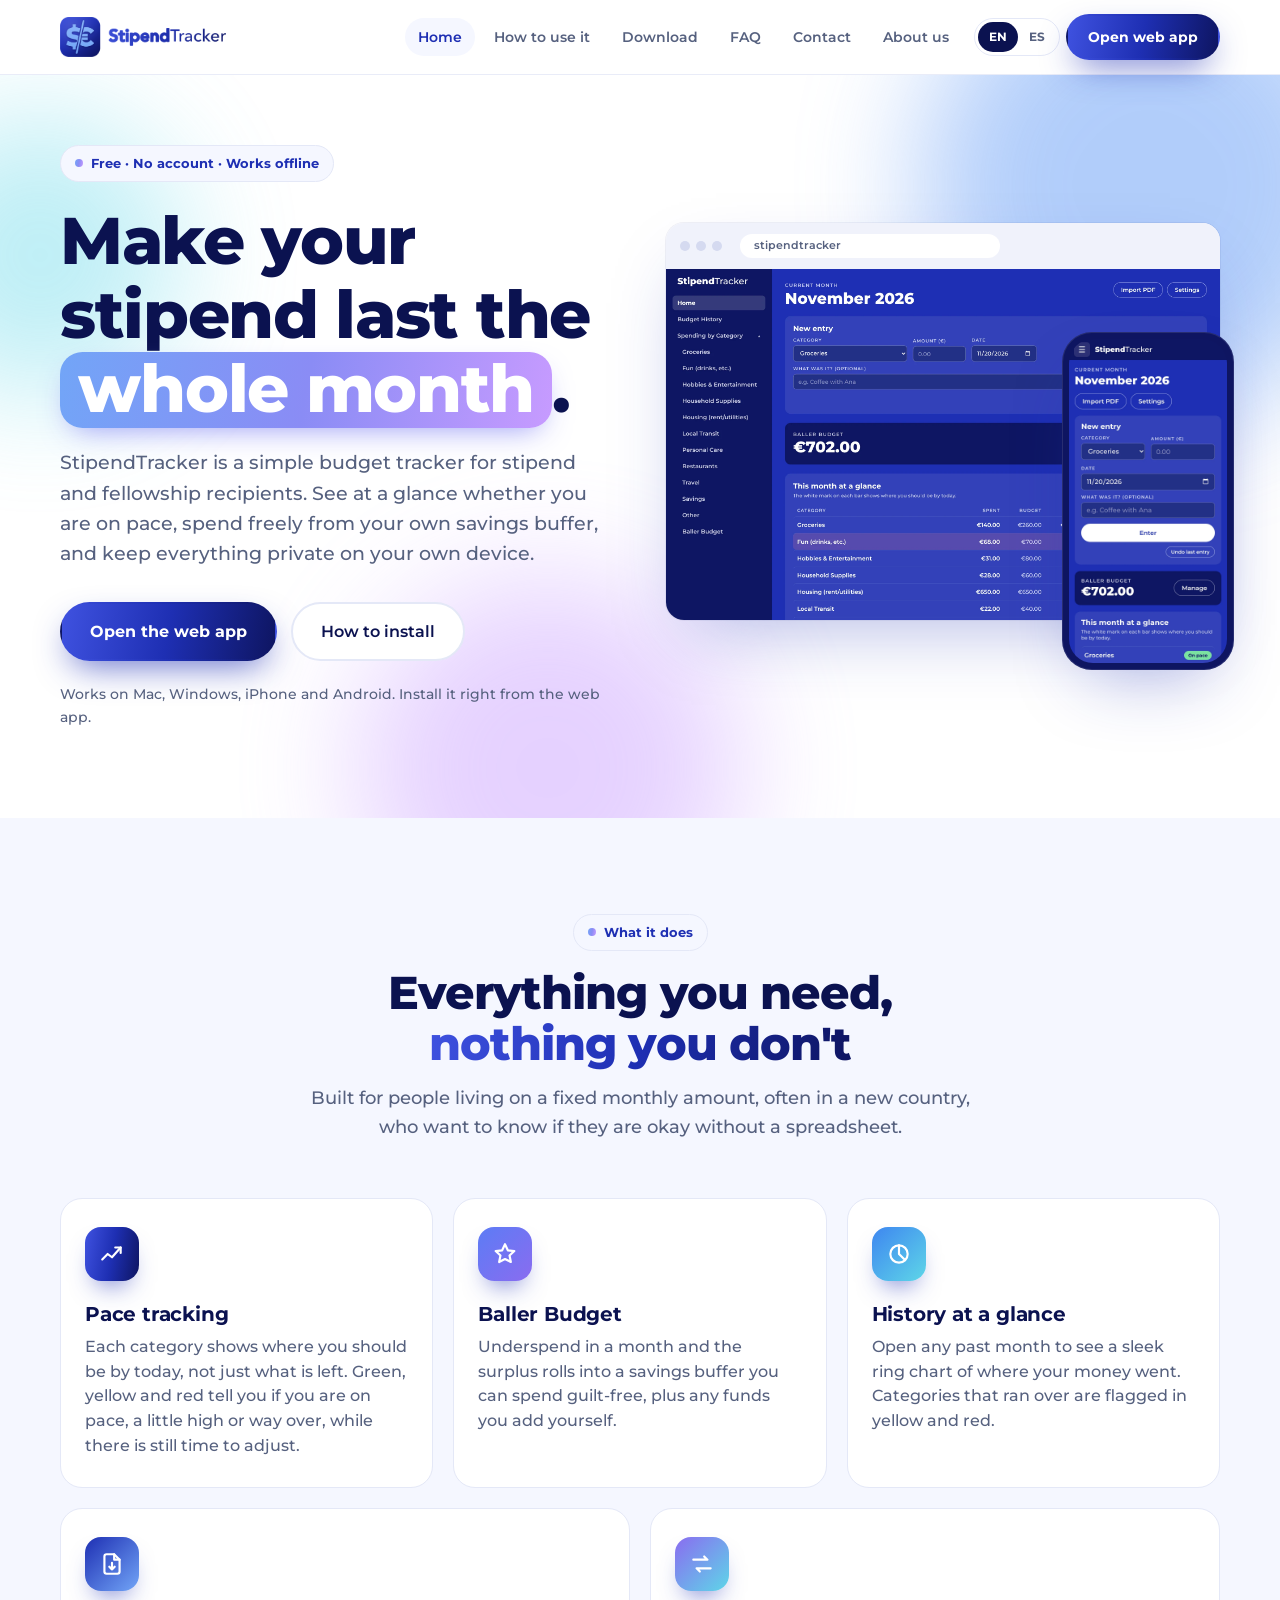
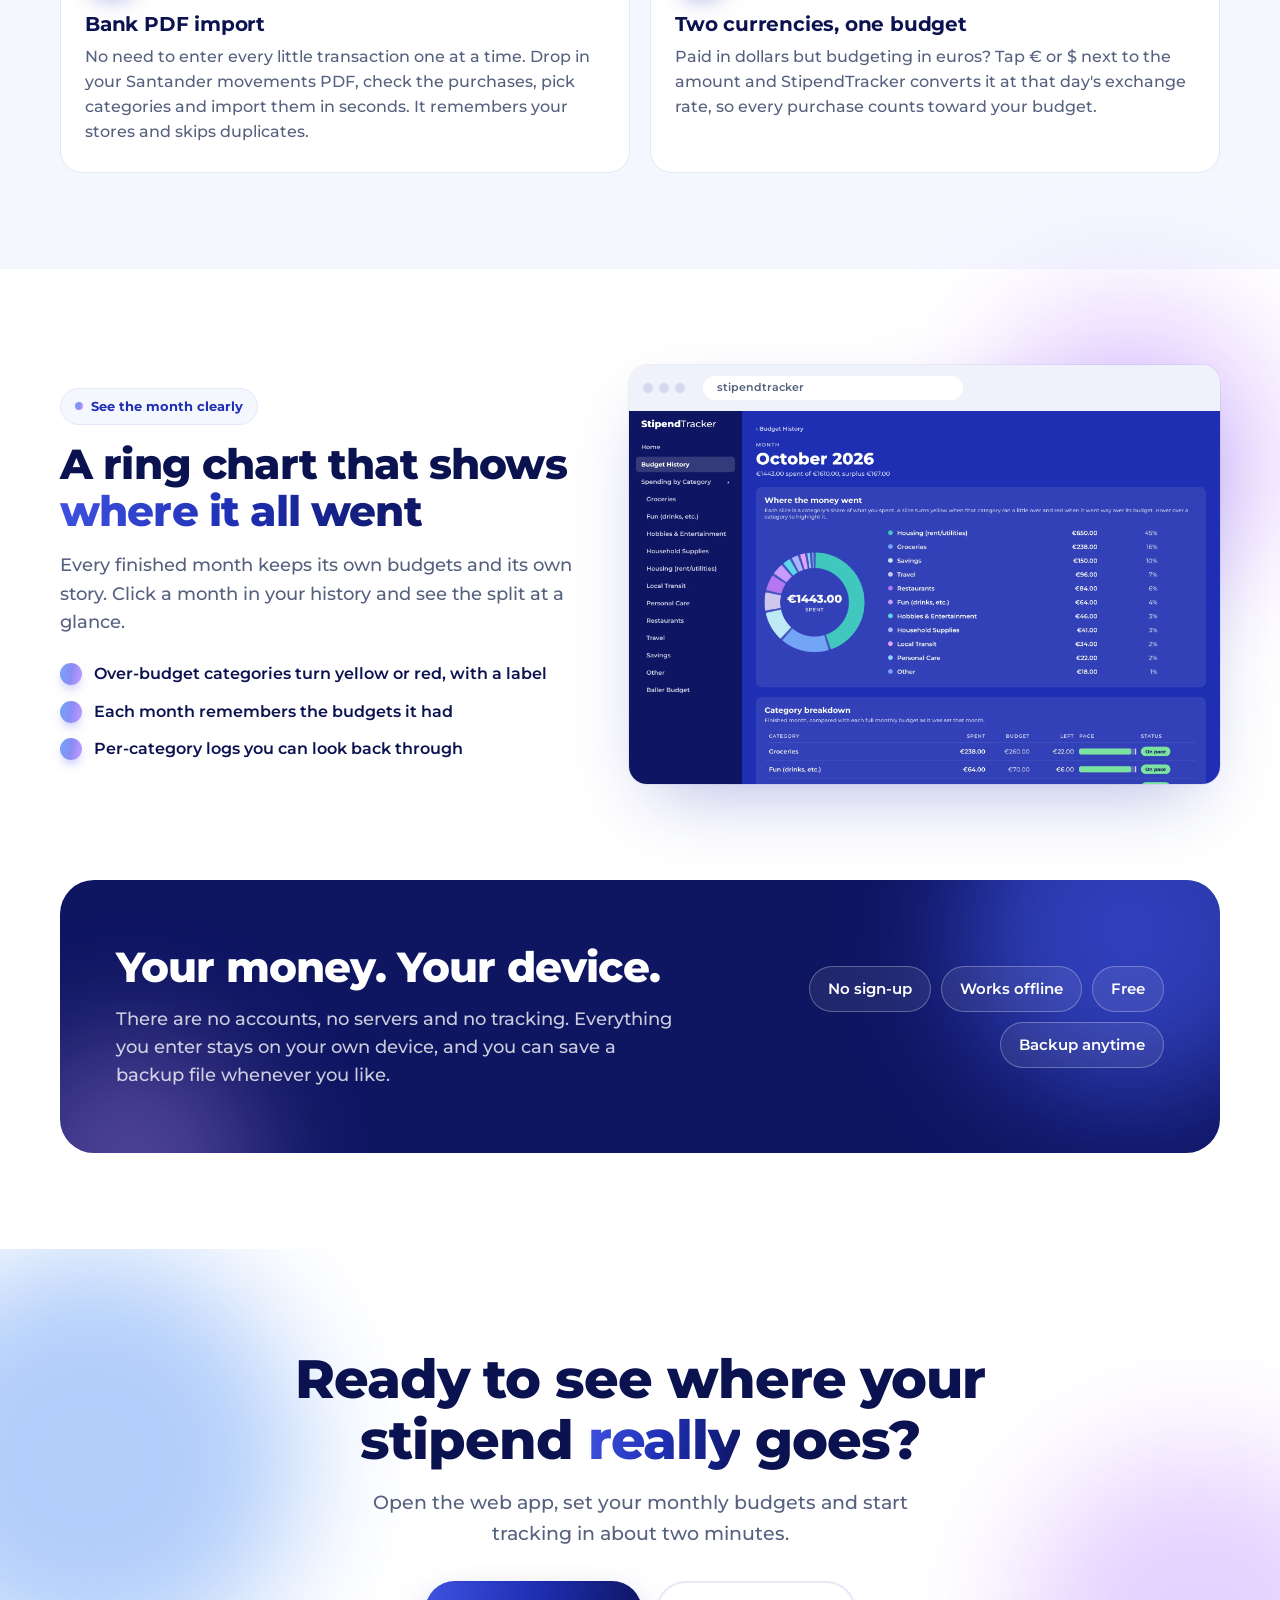
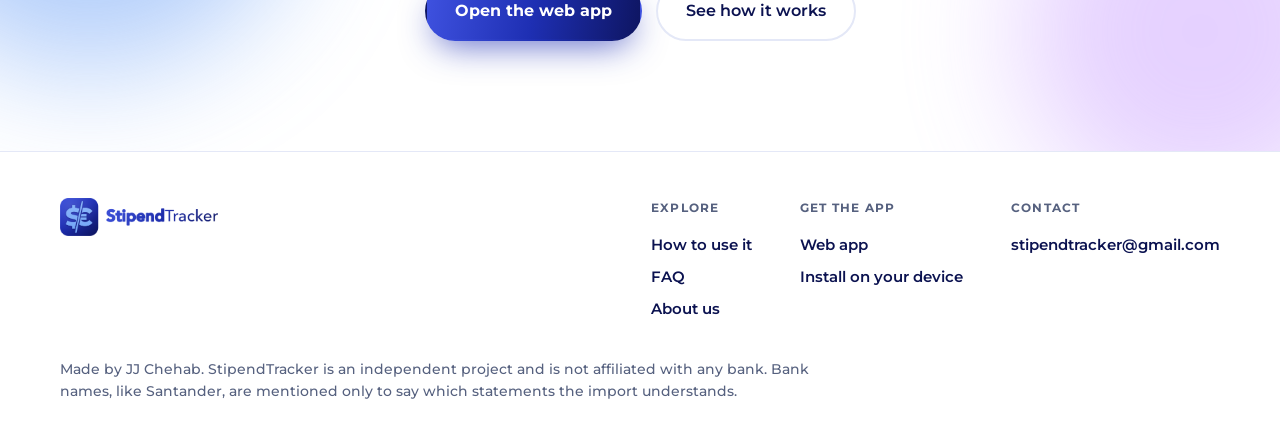
==== commit a35959a8: "Add files via upload" ====
--- a/index.html
+++ b/index.html
@@ -42,9 +42,9 @@
         <p class="lead" data-i="hero.lead">StipendTracker is a simple budget tracker for stipend and fellowship recipients. See at a glance whether you are on pace, spend freely from your own savings buffer, and keep everything private on your own device.</p>
         <div class="cta-row">
           <a class="btn primary" data-app-link href="#" data-i="hero.open">Open the web app</a>
-          <a class="btn ghost" data-mac-link href="download.html#mac" data-i="hero.mac">Download for Mac</a>
+          <a class="btn ghost" href="download.html#install" data-i="hero.how">How to install</a>
         </div>
-        <p class="fine"><span data-i="hero.fine">Works on Windows, iPhone and Android too. Install it right from the web app.</span> <a href="download.html#install" data-i="hero.install">How to install →</a></p>
+        <p class="fine" data-i="hero.fine">Works on Mac, Windows, iPhone and Android. Install it right from the web app.</p>
       </div>
       <div class="visual">
         <div class="browser">
@@ -149,7 +149,7 @@
         <div><h4 data-i="foot.explore">Explore</h4>
           <a href="how-to.html" data-i="nav.how">How to use it</a><a href="faq.html" data-i="nav.faq">FAQ</a><a href="about.html" data-i="nav.about">About us</a></div>
         <div><h4 data-i="foot.get">Get the app</h4>
-          <a data-app-link href="#" data-i="foot.web">Web app</a><a href="download.html#mac" data-i="foot.mac">Mac app</a><a href="download.html#install" data-i="foot.win">Windows and mobile</a></div>
+          <a data-app-link href="#" data-i="foot.web">Web app</a><a href="download.html#install" data-i="foot.win">Install on your device</a></div>
         <div><h4 data-i="nav.contact">Contact</h4>
           <a href="mailto:stipendtracker@gmail.com">stipendtracker@gmail.com</a></div>
       </div>
--- a/css/site.css
+++ b/css/site.css
@@ -293,6 +293,7 @@
 .hero-card .blob.b2 { width: 240px; height: 240px; background: var(--lilac); left: -60px; bottom: -120px; opacity: 0.35; }
 .hero-card > div:not(.blob) { position: relative; z-index: 1; }
 .tri { display: grid; grid-template-columns: repeat(3, 1fr); gap: 20px; }
+.tri.four { grid-template-columns: repeat(2, 1fr); }
 .tri .card:hover { transform: none; box-shadow: none; }
 .tri h3 { font-size: 20px; margin-bottom: 4px; }
 .tri .sub { color: var(--muted); font-size: 14px; font-weight: 600; margin-bottom: 18px; }
@@ -358,7 +359,7 @@
 @media (max-width: 1000px) {
   .step, .mac-grid, .about, .hero-card { grid-template-columns: 1fr; gap: 30px; }
   .step.flip .copy { order: 0; }
-  .tri, .cards.three, .why { grid-template-columns: 1fr; }
+  .tri, .tri.four, .cards.three, .why { grid-template-columns: 1fr; }
   .hero-card .cta-row { justify-content: flex-start; }
   .portrait { position: static; max-width: 420px; margin: 0 auto; }
 }
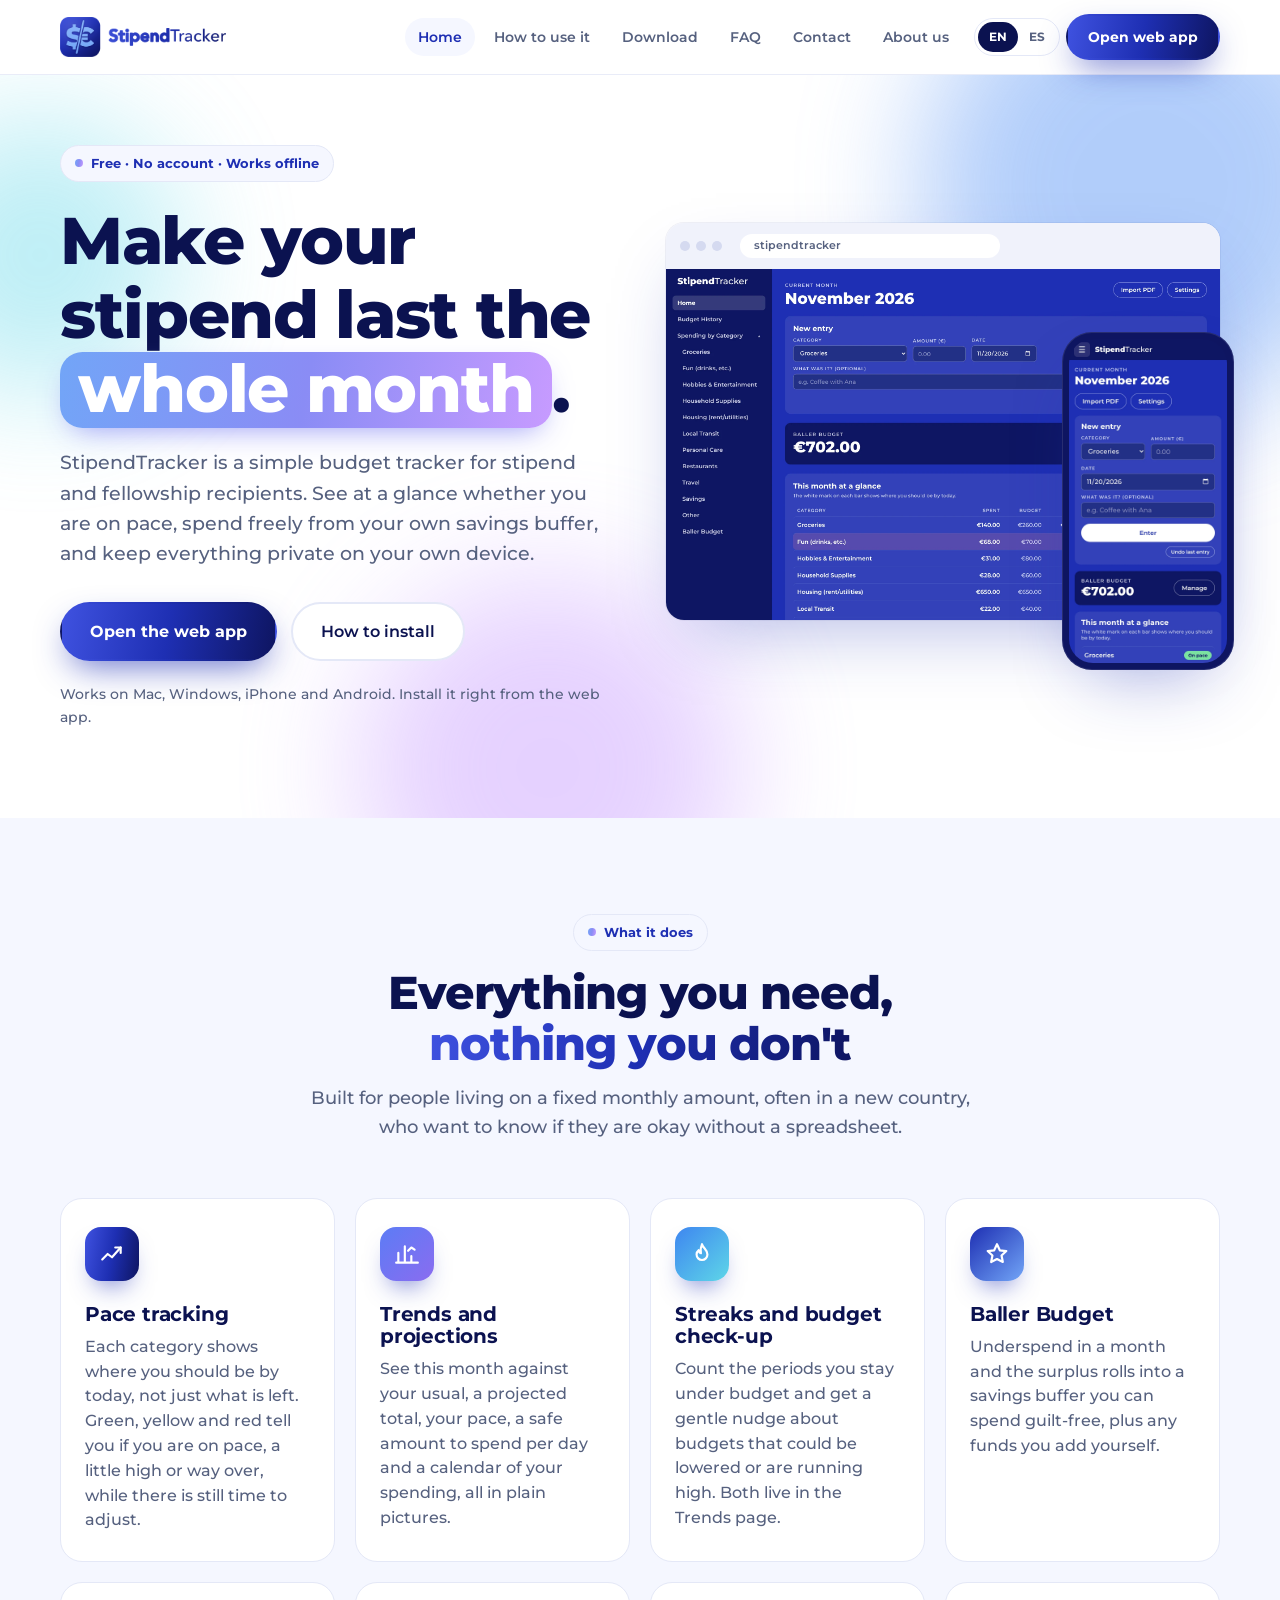
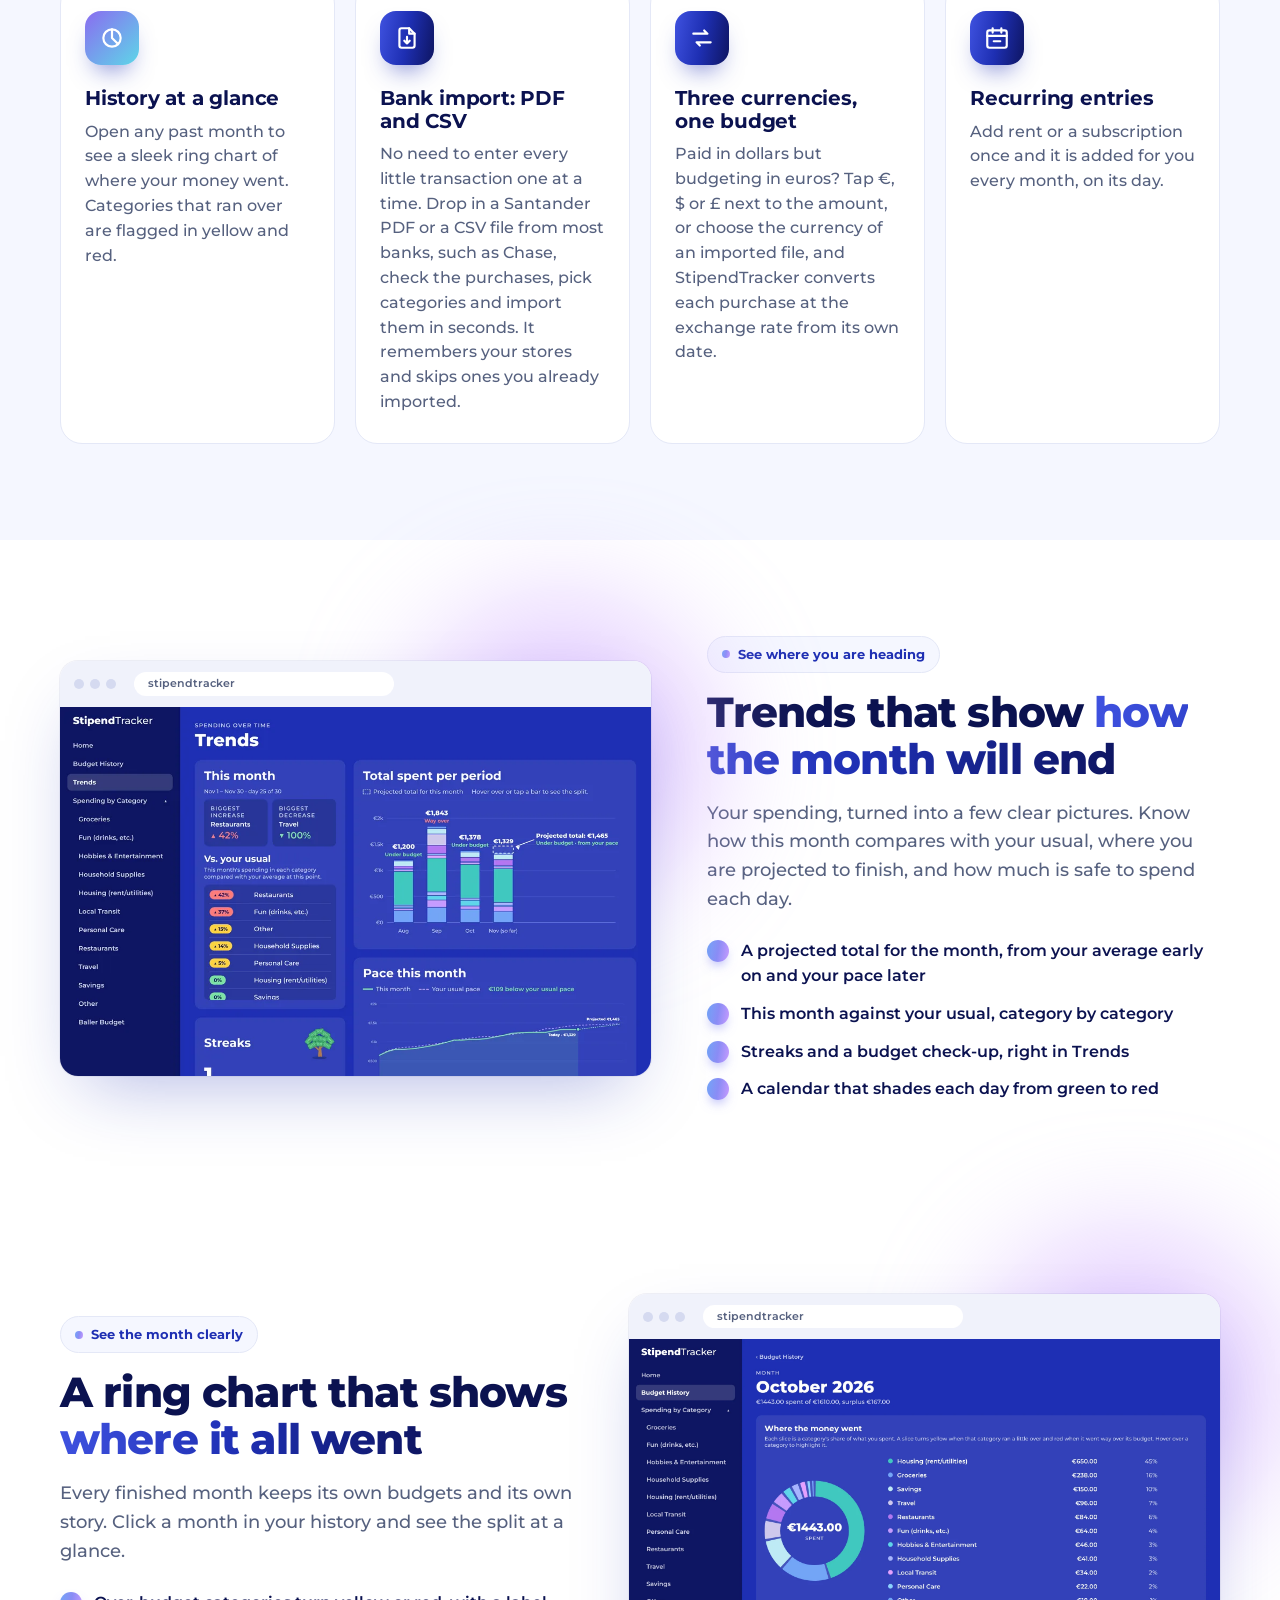
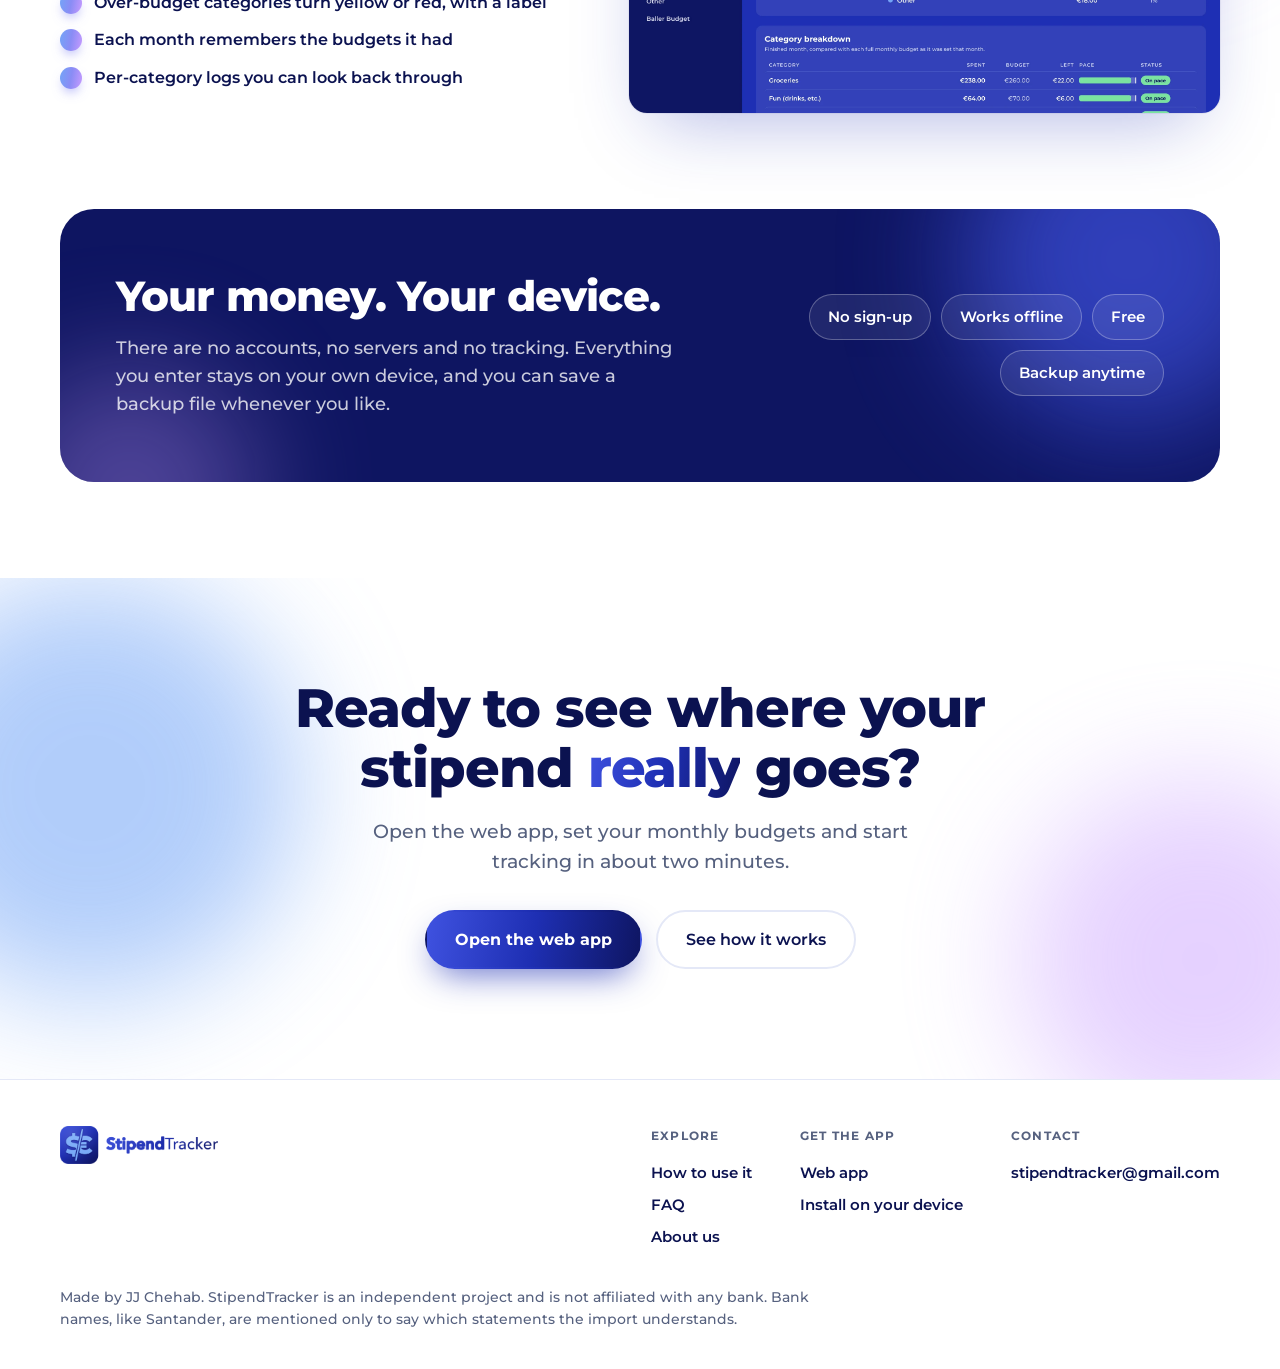
==== commit a1016f8b: "Add files via upload" ====
--- a/index.html
+++ b/index.html
@@ -63,32 +63,70 @@
         <h2 data-i="feat.h2">Everything you need, <span class="gt">nothing you don't</span></h2>
         <p data-i="feat.sub">Built for people living on a fixed monthly amount, often in a new country, who want to know if they are okay without a spreadsheet.</p>
       </div>
-      <div class="cards five">
+      <div class="cards">
         <article class="card reveal">
           <div class="icon"><svg viewBox="0 0 24 24"><path d="M3 17l5-5 4 3 8-9"/><path d="M15 6h5v5"/></svg></div>
           <h3 data-i="f1.h">Pace tracking</h3>
           <p data-i="f1.p">Each category shows where you should be by today, not just what is left. Green, yellow and red tell you if you are on pace, a little high or way over, while there is still time to adjust.</p>
         </article>
         <article class="card reveal d1">
+          <div class="icon"><svg viewBox="0 0 24 24"><path d="M4 20V11M10 20V5M16 20v-6M22 20H2"/><path d="M13 9l3-3 3 2"/></svg></div>
+          <h3 data-i="f6.h">Trends and projections</h3>
+          <p data-i="f6.p">See this month against your usual, a projected total, your pace, a safe amount to spend per day and a calendar of your spending, all in plain pictures.</p>
+        </article>
+        <article class="card reveal d2">
+          <div class="icon"><svg viewBox="0 0 24 24"><path d="M12 3c.8 3.6 5 4.6 5 9.5a5 5 0 01-10 0c0-1.9.9-3.1 2-4 .1 1.7.9 2.6 2 2.8C10.5 8 10.7 5.6 12 3z"/></svg></div>
+          <h3 data-i="f7.h">Streaks and budget check-up</h3>
+          <p data-i="f7.p">Count the periods you stay under budget and get a gentle nudge about budgets that could be lowered or are running high. Both live in the Trends page.</p>
+        </article>
+        <article class="card reveal d3">
           <div class="icon"><svg viewBox="0 0 24 24"><path d="M12 3l2.6 5.6 6 .7-4.4 4.1 1.2 6L12 16.6 6.6 19.4l1.2-6L3.4 9.3l6-.7z"/></svg></div>
           <h3 data-i="f2.h">Baller Budget</h3>
           <p data-i="f2.p">Underspend in a month and the surplus rolls into a savings buffer you can spend guilt-free, plus any funds you add yourself.</p>
         </article>
-        <article class="card reveal d2">
+        <article class="card reveal">
           <div class="icon"><svg viewBox="0 0 24 24"><circle cx="12" cy="12" r="8"/><path d="M12 4v8l5.6 5.6"/></svg></div>
           <h3 data-i="f3.h">History at a glance</h3>
           <p data-i="f3.p">Open any past month to see a sleek ring chart of where your money went. Categories that ran over are flagged in yellow and red.</p>
         </article>
-        <article class="card reveal d3">
+        <article class="card reveal d1">
           <div class="icon"><svg viewBox="0 0 24 24"><path d="M14 3H7a2 2 0 00-2 2v14a2 2 0 002 2h10a2 2 0 002-2V8z"/><path d="M14 3v5h5"/><path d="M12 11v6M9.5 14.5L12 17l2.5-2.5"/></svg></div>
           <h3 data-i="f4.h">Bank PDF import</h3>
           <p data-i="f4.p">No need to enter every little transaction one at a time. Drop in your Santander movements PDF, check the purchases, pick categories and import them in seconds. It remembers your stores and skips duplicates.</p>
         </article>
-        <article class="card reveal d4">
+        <article class="card reveal d2">
           <div class="icon"><svg viewBox="0 0 24 24"><path d="M4 8h13l-3-3"/><path d="M20 16H7l3 3"/></svg></div>
-          <h3 data-i="f5.h">Two currencies, one budget</h3>
-          <p data-i="f5.p">Paid in dollars but budgeting in euros? Tap € or $ next to the amount and StipendTracker converts it at that day's exchange rate, so every purchase counts toward your budget.</p>
-        </article>
+          <h3 data-i="f5.h">Three currencies, one budget</h3>
+          <p data-i="f5.p">Paid in dollars but budgeting in euros? Tap €, $ or £ next to the amount and StipendTracker converts it at that day's exchange rate, so every purchase counts toward your budget.</p>
+        </article>
+        <article class="card reveal d3">
+          <div class="icon"><svg viewBox="0 0 24 24"><rect x="3" y="5" width="18" height="16" rx="2"/><path d="M3 10h18M8 3v4M16 3v4"/><path d="M9 15h6"/></svg></div>
+          <h3 data-i="f8.h">Recurring entries</h3>
+          <p data-i="f8.p">Add rent or a subscription once and it is added for you every month, on its day.</p>
+        </article>
+      </div>
+    </div>
+  </section>
+
+  <section class="section">
+    <div class="wrap showcase flip">
+      <div class="reveal">
+        <span class="eyebrow"><i></i><span data-i="tr.pill">See where you are heading</span></span>
+        <h2 data-i="tr.h2">Trends that show <span class="gt">how the month will end</span></h2>
+        <p data-i="tr.p">Your spending, turned into a few clear pictures. Know how this month compares with your usual, where you are projected to finish, and how much is safe to spend each day.</p>
+        <ul class="ticks">
+          <li data-i="tr.t1">A projected total for the month, from your average early on and your pace later</li>
+          <li data-i="tr.t2">This month against your usual, category by category</li>
+          <li data-i="tr.t3">Streaks and a budget check-up, right in Trends</li>
+          <li data-i="tr.t4">A calendar that shades each day from green to red</li>
+        </ul>
+      </div>
+      <div class="show-visual reveal d1">
+        <div class="blob"></div>
+        <div class="browser">
+          <div class="bar"><i></i><i></i><i></i><span>stipendtracker</span></div>
+          <video muted loop playsinline preload="none" data-lazy poster="assets/clip-trends-poster.webp" aria-label="Short screen recording of the Trends page" width="1100" height="688"><source src="assets/clip-trends.mp4" type="video/mp4"></video>
+        </div>
       </div>
     </div>
   </section>
--- a/css/site.css
+++ b/css/site.css
@@ -386,3 +386,18 @@
   .cards.five { grid-template-columns: 1fr; }
   .cards.five .card:last-child { grid-column: auto; }
 }
+
+/* Trends showcase (copy on the right, picture on the left) */
+.showcase.flip { grid-template-columns: 1.15fr 1fr; }
+.showcase.flip .show-visual { order: -1; }
+.show-visual .browser video { width: 100%; height: auto; display: block; aspect-ratio: 1100 / 688; background: #1E2FB3; object-fit: cover; }
+@media (max-width: 900px) { .showcase.flip { grid-template-columns: 1fr; } .showcase.flip .show-visual { order: 0; } }
+main { overflow-x: clip; }
+
+/* Streaks + check-up pair */
+.duo { display: grid; grid-template-columns: repeat(2, 1fr); gap: 24px; align-items: start; }
+.duo-card { background: #fff; border: 1px solid var(--line); border-radius: 28px; padding: 22px; box-shadow: 0 18px 40px -26px rgba(14,21,97,.35); }
+.duo-card img { width: 100%; height: auto; display: block; border-radius: 18px; margin-bottom: 20px; }
+.duo-card h3 { font-size: 22px; font-weight: 800; margin: 0 0 8px; }
+.duo-card p { color: var(--muted); margin: 0; }
+@media (max-width: 760px) { .duo { grid-template-columns: 1fr; } }
